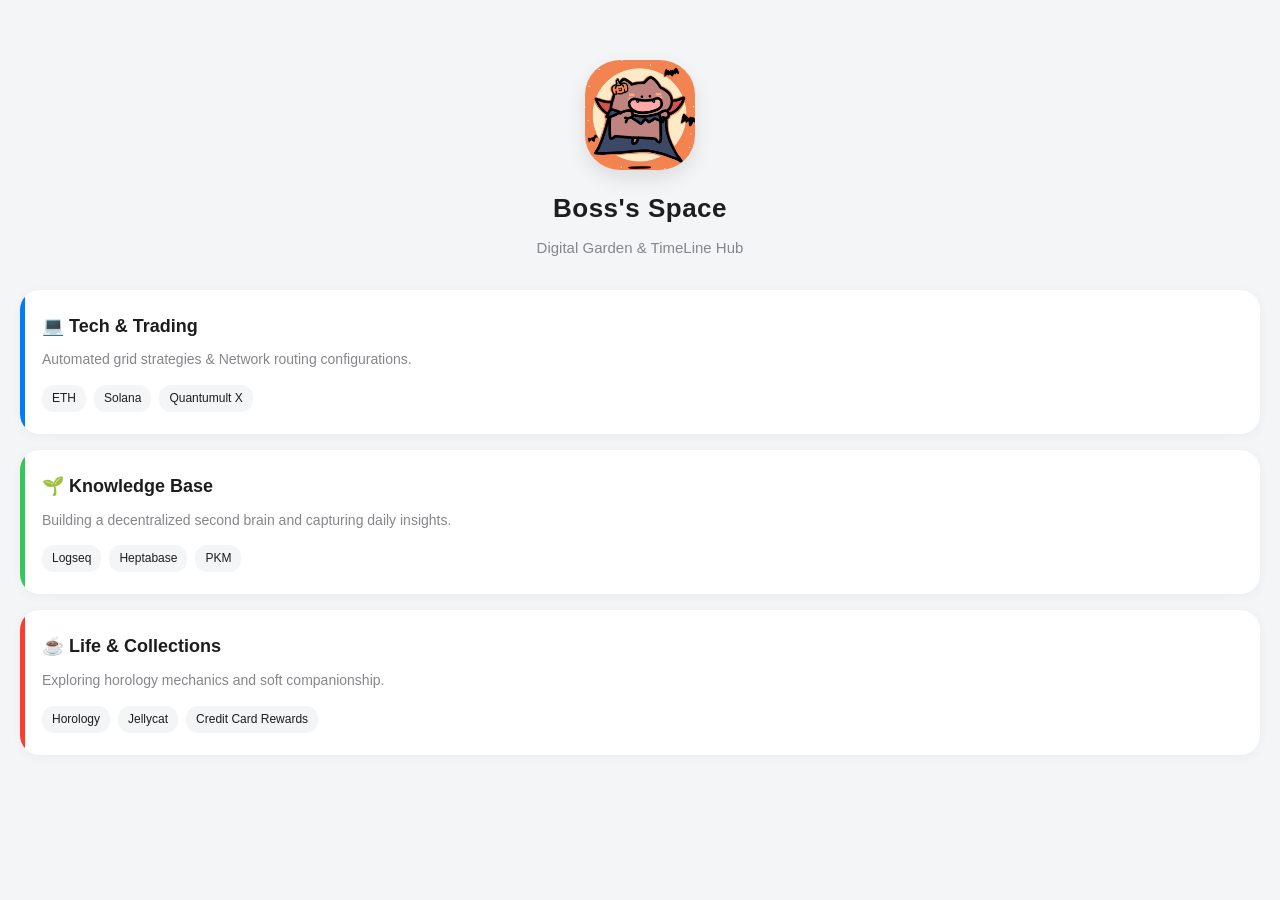
==== index.html @ e5c36f49 "Update index.html" ====
<!DOCTYPE html>
<html lang="zh-CN">
<head>
    <meta charset="UTF-8">
    <meta name="viewport" content="width=device-width, initial-scale=1.0, maximum-scale=1.0, user-scalable=no">
    <title>Boss's Space</title>
    <style>
        :root {
            --bg-color: #f4f5f7;
            --card-bg: #ffffff;
            --text-main: #1d1d1f;
            --text-sub: #86868b;
            --color-red: #ff3b30;
            --color-green: #34c759;
            --color-blue: #007aff;
        }

        * {
            box-sizing: border-box;
            -webkit-tap-highlight-color: transparent;
        }

        body {
            font-family: -apple-system, BlinkMacSystemFont, "Segoe UI", Roboto, Helvetica, Arial, sans-serif;
            background-color: var(--bg-color);
            color: var(--text-main);
            margin: 0;
            padding: 20px;
            line-height: 1.6;
        }

        /* 头部 Logo 与 个人简介 */
        .header {
            text-align: center;
            padding: 40px 0 30px 0;
        }

        .logo-container {
            width: 110px;
            height: 110px;
            margin: 0 auto;
            border-radius: 35px; /* 圆角矩形风格更现代 */
            overflow: hidden;
            box-shadow: 0 8px 20px rgba(0, 0, 0, 0.1);
        }

        .logo-container img {
            width: 100%;
            height: 100%;
            object-fit: cover;
            display: block;
        }

        .name {
            font-size: 26px;
            font-weight: 700;
            margin-top: 18px;
            letter-spacing: 0.5px;
        }

        .bio {
            font-size: 15px;
            color: var(--text-sub);
            margin-top: 6px;
            padding: 0 20px;
        }

        /* 模块卡片 */
        .card-container {
            display: flex;
            flex-direction: column;
            gap: 16px;
            padding-bottom: 40px;
        }

        .card {
            background-color: var(--card-bg);
            border-radius: 20px;
            padding: 22px;
            box-shadow: 0 2px 12px rgba(0, 0, 0, 0.04);
            transition: transform 0.2s ease, box-shadow 0.2s ease;
            position: relative;
            overflow: hidden;
        }

        .card:active {
            transform: scale(0.98);
        }

        /* 侧边颜色条 */
        .card::before {
            content: '';
            position: absolute;
            left: 0;
            top: 0;
            bottom: 0;
            width: 5px;
        }
        .card.blue::before { background-color: var(--color-blue); }
        .card.green::before { background-color: var(--color-green); }
        .card.red::before { background-color: var(--color-red); }

        .card-title {
            font-size: 18px;
            font-weight: 600;
            margin: 0 0 8px 0;
            display: flex;
            align-items: center;
            gap: 8px;
        }

        .card-desc {
            font-size: 14px;
            color: var(--text-sub);
            margin: 0 0 14px 0;
        }

        /* 标签系统 */
        .tags {
            display: flex;
            flex-wrap: wrap;
            gap: 8px;
        }

        .tag {
            font-size: 12px;
            font-weight: 500;
            padding: 4px 10px;
            background-color: var(--bg-color);
            border-radius: 12px;
            color: var(--text-main);
        }

    </style>
</head>
<body>

    <header class="header">
        <div class="logo-container">
            <img src="https://zhc0503.github.io/images/MeowLogo.jpg" alt="Meow Logo">
        </div>
        <div class="name">Boss's Space</div>
        <div class="bio">Digital Garden & TimeLine Hub</div>
    </header>

    <main class="card-container">
        
        <div class="card blue">
            <h2 class="card-title">💻 Tech & Trading</h2>
            <p class="card-desc">Automated grid strategies & Network routing configurations.</p>
            <div class="tags">
                <span class="tag">ETH</span>
                <span class="tag">Solana</span>
                <span class="tag">Quantumult X</span>
            </div>
        </div>

        <div class="card green">
            <h2 class="card-title">🌱 Knowledge Base</h2>
            <p class="card-desc">Building a decentralized second brain and capturing daily insights.</p>
            <div class="tags">
                <span class="tag">Logseq</span>
                <span class="tag">Heptabase</span>
                <span class="tag">PKM</span>
            </div>
        </div>

        <div class="card red">
            <h2 class="card-title">☕ Life & Collections</h2>
            <p class="card-desc">Exploring horology mechanics and soft companionship.</p>
            <div class="tags">
                <span class="tag">Horology</span>
                <span class="tag">Jellycat</span>
                <span class="tag">Credit Card Rewards</span>
            </div>
        </div>

    </main>

</body>
</html>
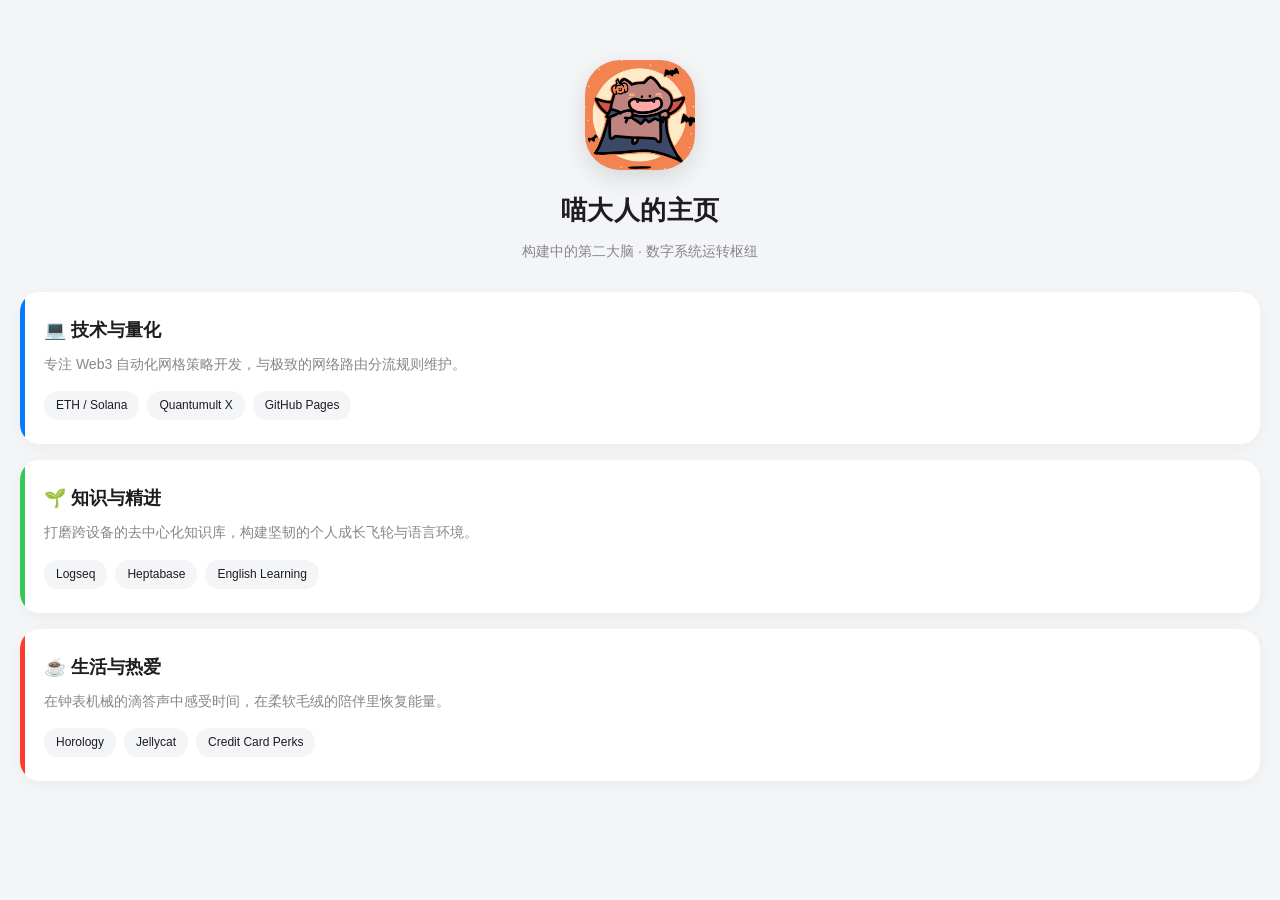
==== commit 4746fa3f: "Update index.html" ====
--- a/index.html
+++ b/index.html
@@ -3,16 +3,23 @@
 <head>
     <meta charset="UTF-8">
     <meta name="viewport" content="width=device-width, initial-scale=1.0, maximum-scale=1.0, user-scalable=no">
-    <title>Boss's Space</title>
+    <title>喵大人的主页</title>
+    
+    <link rel="icon" type="image/jpeg" href="https://zhc0503.github.io/images/MeowLogo.jpg">
+    <link rel="apple-touch-icon" href="https://zhc0503.github.io/images/MeowLogo.jpg">
+
     <style>
+        /* 优化3：统一定义全局变量，贯彻三色管理美学 */
         :root {
             --bg-color: #f4f5f7;
             --card-bg: #ffffff;
             --text-main: #1d1d1f;
             --text-sub: #86868b;
-            --color-red: #ff3b30;
-            --color-green: #34c759;
-            --color-blue: #007aff;
+            --color-blue: #007aff;  /* 事业/技术 */
+            --color-green: #34c759; /* 学习/成长 */
+            --color-red: #ff3b30;   /* 生活/休息 */
+            --shadow-light: 0 4px 16px rgba(0, 0, 0, 0.04);
+            --shadow-active: 0 2px 8px rgba(0, 0, 0, 0.08);
         }
 
         * {
@@ -21,52 +28,58 @@
         }
 
         body {
-            font-family: -apple-system, BlinkMacSystemFont, "Segoe UI", Roboto, Helvetica, Arial, sans-serif;
+            font-family: -apple-system, BlinkMacSystemFont, "PingFang SC", "Helvetica Neue", Arial, sans-serif;
             background-color: var(--bg-color);
             color: var(--text-main);
             margin: 0;
             padding: 20px;
             line-height: 1.6;
+            animation: fadeIn 0.6s ease-out; /* 增加全局渐现动画 */
         }
 
-        /* 头部 Logo 与 个人简介 */
-        .header {
+        @keyframes fadeIn {
+            from { opacity: 0; transform: translateY(10px); }
+            to { opacity: 1; transform: translateY(0); }
+        }
+
+        /* 头部区域优化 */
+        .profile-header {
             text-align: center;
             padding: 40px 0 30px 0;
         }
 
-        .logo-container {
+        .avatar-container {
             width: 110px;
             height: 110px;
             margin: 0 auto;
-            border-radius: 35px; /* 圆角矩形风格更现代 */
+            border-radius: 35px;
             overflow: hidden;
-            box-shadow: 0 8px 20px rgba(0, 0, 0, 0.1);
+            box-shadow: 0 8px 24px rgba(0, 0, 0, 0.12);
         }
 
-        .logo-container img {
+        .avatar-container img {
             width: 100%;
             height: 100%;
             object-fit: cover;
             display: block;
         }
 
-        .name {
+        .profile-name {
             font-size: 26px;
             font-weight: 700;
-            margin-top: 18px;
+            margin-top: 20px;
             letter-spacing: 0.5px;
         }
 
-        .bio {
-            font-size: 15px;
+        .profile-bio {
+            font-size: 14px;
             color: var(--text-sub);
-            margin-top: 6px;
+            margin-top: 8px;
             padding: 0 20px;
         }
 
-        /* 模块卡片 */
-        .card-container {
+        /* 核心卡片区域 */
+        .content-grid {
             display: flex;
             flex-direction: column;
             gap: 16px;
@@ -76,8 +89,8 @@
         .card {
             background-color: var(--card-bg);
             border-radius: 20px;
-            padding: 22px;
-            box-shadow: 0 2px 12px rgba(0, 0, 0, 0.04);
+            padding: 24px;
+            box-shadow: var(--shadow-light);
             transition: transform 0.2s ease, box-shadow 0.2s ease;
             position: relative;
             overflow: hidden;
@@ -85,9 +98,10 @@
 
         .card:active {
             transform: scale(0.98);
+            box-shadow: var(--shadow-active);
         }
 
-        /* 侧边颜色条 */
+        /* 纯粹的色彩隐喻 */
         .card::before {
             content: '';
             position: absolute;
@@ -96,11 +110,11 @@
             bottom: 0;
             width: 5px;
         }
-        .card.blue::before { background-color: var(--color-blue); }
-        .card.green::before { background-color: var(--color-green); }
-        .card.red::before { background-color: var(--color-red); }
+        .card.system-blue::before { background-color: var(--color-blue); }
+        .card.system-green::before { background-color: var(--color-green); }
+        .card.system-red::before { background-color: var(--color-red); }
 
-        .card-title {
+        .card-header {
             font-size: 18px;
             font-weight: 600;
             margin: 0 0 8px 0;
@@ -109,14 +123,14 @@
             gap: 8px;
         }
 
-        .card-desc {
+        .card-body {
             font-size: 14px;
             color: var(--text-sub);
-            margin: 0 0 14px 0;
+            margin: 0 0 16px 0;
         }
 
-        /* 标签系统 */
-        .tags {
+        /* 现代化标签系统 */
+        .tag-group {
             display: flex;
             flex-wrap: wrap;
             gap: 8px;
@@ -125,55 +139,54 @@
         .tag {
             font-size: 12px;
             font-weight: 500;
-            padding: 4px 10px;
+            padding: 5px 12px;
             background-color: var(--bg-color);
-            border-radius: 12px;
+            border-radius: 14px;
             color: var(--text-main);
         }
-
     </style>
 </head>
 <body>
 
-    <header class="header">
-        <div class="logo-container">
-            <img src="https://zhc0503.github.io/images/MeowLogo.jpg" alt="Meow Logo">
+    <header class="profile-header">
+        <div class="avatar-container">
+            <img src="https://zhc0503.github.io/images/MeowLogo.jpg" alt="喵大人的专属 Logo">
         </div>
-        <div class="name">Boss's Space</div>
-        <div class="bio">Digital Garden & TimeLine Hub</div>
+        <div class="profile-name">喵大人的主页</div>
+        <div class="profile-bio">构建中的第二大脑 · 数字系统运转枢纽</div>
     </header>
 
-    <main class="card-container">
+    <main class="content-grid">
         
-        <div class="card blue">
-            <h2 class="card-title">💻 Tech & Trading</h2>
-            <p class="card-desc">Automated grid strategies & Network routing configurations.</p>
-            <div class="tags">
-                <span class="tag">ETH</span>
-                <span class="tag">Solana</span>
+        <section class="card system-blue">
+            <h2 class="card-header">💻 技术与量化</h2>
+            <p class="card-body">专注 Web3 自动化网格策略开发，与极致的网络路由分流规则维护。</p>
+            <div class="tag-group">
+                <span class="tag">ETH / Solana</span>
                 <span class="tag">Quantumult X</span>
+                <span class="tag">GitHub Pages</span>
             </div>
-        </div>
+        </section>
 
-        <div class="card green">
-            <h2 class="card-title">🌱 Knowledge Base</h2>
-            <p class="card-desc">Building a decentralized second brain and capturing daily insights.</p>
-            <div class="tags">
+        <section class="card system-green">
+            <h2 class="card-header">🌱 知识与精进</h2>
+            <p class="card-body">打磨跨设备的去中心化知识库，构建坚韧的个人成长飞轮与语言环境。</p>
+            <div class="tag-group">
                 <span class="tag">Logseq</span>
                 <span class="tag">Heptabase</span>
-                <span class="tag">PKM</span>
+                <span class="tag">English Learning</span>
             </div>
-        </div>
+        </section>
 
-        <div class="card red">
-            <h2 class="card-title">☕ Life & Collections</h2>
-            <p class="card-desc">Exploring horology mechanics and soft companionship.</p>
-            <div class="tags">
+        <section class="card system-red">
+            <h2 class="card-header">☕ 生活与热爱</h2>
+            <p class="card-body">在钟表机械的滴答声中感受时间，在柔软毛绒的陪伴里恢复能量。</p>
+            <div class="tag-group">
                 <span class="tag">Horology</span>
                 <span class="tag">Jellycat</span>
-                <span class="tag">Credit Card Rewards</span>
+                <span class="tag">Credit Card Perks</span>
             </div>
-        </div>
+        </section>
 
     </main>
 
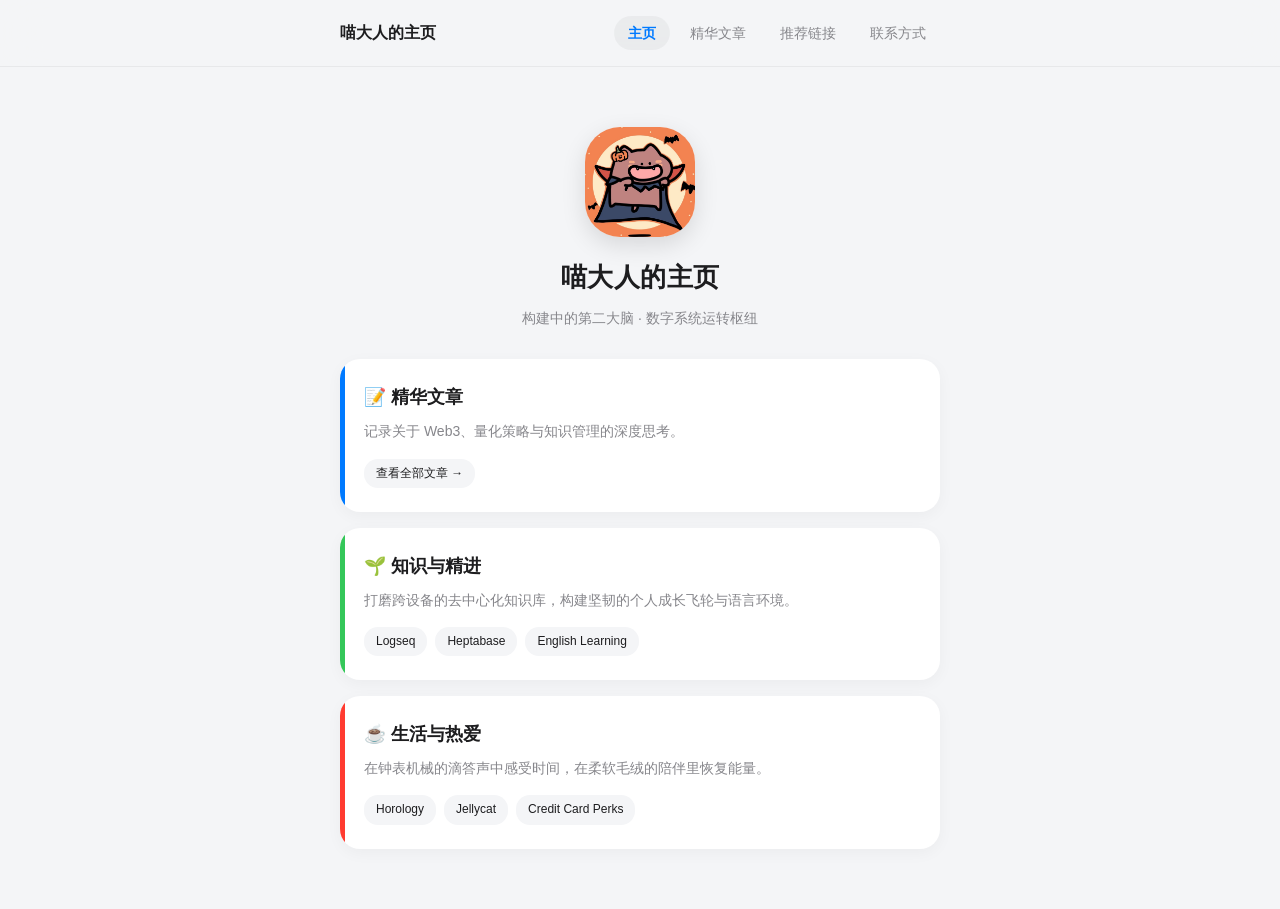
==== commit 58f873a9: "Refactor index.html structure and styles" ====
--- a/index.html
+++ b/index.html
@@ -4,153 +4,27 @@
     <meta charset="UTF-8">
     <meta name="viewport" content="width=device-width, initial-scale=1.0, maximum-scale=1.0, user-scalable=no">
     <title>喵大人的主页</title>
-    
-    <link rel="icon" type="image/jpeg" href="https://zhc0503.github.io/images/MeowLogo.jpg">
-    <link rel="apple-touch-icon" href="https://zhc0503.github.io/images/MeowLogo.jpg">
-
-    <style>
-        /* 优化3：统一定义全局变量，贯彻三色管理美学 */
-        :root {
-            --bg-color: #f4f5f7;
-            --card-bg: #ffffff;
-            --text-main: #1d1d1f;
-            --text-sub: #86868b;
-            --color-blue: #007aff;  /* 事业/技术 */
-            --color-green: #34c759; /* 学习/成长 */
-            --color-red: #ff3b30;   /* 生活/休息 */
-            --shadow-light: 0 4px 16px rgba(0, 0, 0, 0.04);
-            --shadow-active: 0 2px 8px rgba(0, 0, 0, 0.08);
-        }
-
-        * {
-            box-sizing: border-box;
-            -webkit-tap-highlight-color: transparent;
-        }
-
-        body {
-            font-family: -apple-system, BlinkMacSystemFont, "PingFang SC", "Helvetica Neue", Arial, sans-serif;
-            background-color: var(--bg-color);
-            color: var(--text-main);
-            margin: 0;
-            padding: 20px;
-            line-height: 1.6;
-            animation: fadeIn 0.6s ease-out; /* 增加全局渐现动画 */
-        }
-
-        @keyframes fadeIn {
-            from { opacity: 0; transform: translateY(10px); }
-            to { opacity: 1; transform: translateY(0); }
-        }
-
-        /* 头部区域优化 */
-        .profile-header {
-            text-align: center;
-            padding: 40px 0 30px 0;
-        }
-
-        .avatar-container {
-            width: 110px;
-            height: 110px;
-            margin: 0 auto;
-            border-radius: 35px;
-            overflow: hidden;
-            box-shadow: 0 8px 24px rgba(0, 0, 0, 0.12);
-        }
-
-        .avatar-container img {
-            width: 100%;
-            height: 100%;
-            object-fit: cover;
-            display: block;
-        }
-
-        .profile-name {
-            font-size: 26px;
-            font-weight: 700;
-            margin-top: 20px;
-            letter-spacing: 0.5px;
-        }
-
-        .profile-bio {
-            font-size: 14px;
-            color: var(--text-sub);
-            margin-top: 8px;
-            padding: 0 20px;
-        }
-
-        /* 核心卡片区域 */
-        .content-grid {
-            display: flex;
-            flex-direction: column;
-            gap: 16px;
-            padding-bottom: 40px;
-        }
-
-        .card {
-            background-color: var(--card-bg);
-            border-radius: 20px;
-            padding: 24px;
-            box-shadow: var(--shadow-light);
-            transition: transform 0.2s ease, box-shadow 0.2s ease;
-            position: relative;
-            overflow: hidden;
-        }
-
-        .card:active {
-            transform: scale(0.98);
-            box-shadow: var(--shadow-active);
-        }
-
-        /* 纯粹的色彩隐喻 */
-        .card::before {
-            content: '';
-            position: absolute;
-            left: 0;
-            top: 0;
-            bottom: 0;
-            width: 5px;
-        }
-        .card.system-blue::before { background-color: var(--color-blue); }
-        .card.system-green::before { background-color: var(--color-green); }
-        .card.system-red::before { background-color: var(--color-red); }
-
-        .card-header {
-            font-size: 18px;
-            font-weight: 600;
-            margin: 0 0 8px 0;
-            display: flex;
-            align-items: center;
-            gap: 8px;
-        }
-
-        .card-body {
-            font-size: 14px;
-            color: var(--text-sub);
-            margin: 0 0 16px 0;
-        }
-
-        /* 现代化标签系统 */
-        .tag-group {
-            display: flex;
-            flex-wrap: wrap;
-            gap: 8px;
-        }
-
-        .tag {
-            font-size: 12px;
-            font-weight: 500;
-            padding: 5px 12px;
-            background-color: var(--bg-color);
-            border-radius: 14px;
-            color: var(--text-main);
-        }
-    </style>
+    <link rel="icon" type="image/jpeg" href="images/MeowLogo.jpg">
+    <link rel="stylesheet" href="css/style.css">
 </head>
 <body>
 
+    <!-- 顶部导航栏 -->
+    <nav class="top-nav">
+        <div class="nav-container">
+            <a href="index.html" class="nav-logo">喵大人的主页</a>
+            <div class="nav-links">
+                <a href="index.html" class="active">主页</a>
+                <a href="pages/articles.html">精华文章</a>
+                <a href="pages/links.html">推荐链接</a>
+                <a href="pages/contact.html">联系方式</a>
+            </div>
+        </div>
+    </nav>
+
     <header class="profile-header">
         <div class="avatar-container">
-            <img src="https://zhc0503.github.io/images/MeowLogo.jpg" alt="喵大人的专属 Logo">
+            <img src="images/MeowLogo.jpg" alt="喵大人的专属 Logo">
         </div>
         <div class="profile-name">喵大人的主页</div>
         <div class="profile-bio">构建中的第二大脑 · 数字系统运转枢纽</div>
@@ -158,15 +32,13 @@
 
     <main class="content-grid">
         
-        <section class="card system-blue">
-            <h2 class="card-header">💻 技术与量化</h2>
-            <p class="card-body">专注 Web3 自动化网格策略开发，与极致的网络路由分流规则维护。</p>
+        <a href="pages/articles.html" class="card system-blue">
+            <h2 class="card-header">📝 精华文章</h2>
+            <p class="card-body">记录关于 Web3、量化策略与知识管理的深度思考。</p>
             <div class="tag-group">
-                <span class="tag">ETH / Solana</span>
-                <span class="tag">Quantumult X</span>
-                <span class="tag">GitHub Pages</span>
+                <span class="tag">查看全部文章 →</span>
             </div>
-        </section>
+        </a>
 
         <section class="card system-green">
             <h2 class="card-header">🌱 知识与精进</h2>
@@ -187,7 +59,6 @@
                 <span class="tag">Credit Card Perks</span>
             </div>
         </section>
-
     </main>
 
 </body>
--- a/css/style.css
+++ b/css/style.css
@@ -0,0 +1,130 @@
+:root {
+    --bg-color: #f4f5f7;
+    --card-bg: #ffffff;
+    --text-main: #1d1d1f;
+    --text-sub: #86868b;
+    --color-blue: #007aff;  /* 事业/技术 */
+    --color-green: #34c759; /* 学习/成长 */
+    --color-red: #ff3b30;   /* 生活/休息 */
+    --shadow-light: 0 4px 16px rgba(0, 0, 0, 0.04);
+    --shadow-active: 0 2px 8px rgba(0, 0, 0, 0.08);
+}
+
+* { box-sizing: border-box; -webkit-tap-highlight-color: transparent; }
+
+body {
+    font-family: -apple-system, BlinkMacSystemFont, "PingFang SC", "Helvetica Neue", Arial, sans-serif;
+    background-color: var(--bg-color);
+    color: var(--text-main);
+    margin: 0;
+    padding: 20px;
+    line-height: 1.6;
+    animation: fadeIn 0.6s ease-out;
+}
+
+@keyframes fadeIn {
+    from { opacity: 0; transform: translateY(10px); }
+    to { opacity: 1; transform: translateY(0); }
+}
+
+/* ====== 顶部跳转横幅 ====== */
+.top-nav {
+    position: sticky;
+    top: 0;
+    z-index: 1000;
+    background: rgba(244, 245, 247, 0.8);
+    backdrop-filter: blur(20px);
+    -webkit-backdrop-filter: blur(20px);
+    border-bottom: 1px solid rgba(0, 0, 0, 0.05);
+    margin: -20px -20px 20px -20px;
+    padding: 16px 20px;
+}
+
+.nav-container {
+    max-width: 600px;
+    margin: 0 auto;
+    display: flex;
+    justify-content: space-between;
+    align-items: center;
+    overflow-x: auto;
+    white-space: nowrap;
+    scrollbar-width: none;
+}
+.nav-container::-webkit-scrollbar { display: none; }
+
+.nav-logo {
+    font-weight: 700;
+    font-size: 16px;
+    color: var(--text-main);
+    text-decoration: none;
+    flex-shrink: 0;
+}
+
+.nav-links { display: flex; gap: 6px; }
+
+.nav-links a {
+    text-decoration: none;
+    color: var(--text-sub);
+    font-size: 14px;
+    font-weight: 500;
+    padding: 6px 14px;
+    border-radius: 20px;
+    transition: all 0.2s ease;
+    flex-shrink: 0;
+}
+
+.nav-links a:hover, .nav-links a.active {
+    background: rgba(0, 0, 0, 0.04);
+    color: var(--text-main);
+}
+.nav-links a.active { color: var(--color-blue); font-weight: 600; }
+
+/* ====== 头部 ====== */
+.profile-header { text-align: center; padding: 40px 0 30px 0; }
+.avatar-container {
+    width: 110px; height: 110px; margin: 0 auto;
+    border-radius: 35px; overflow: hidden;
+    box-shadow: 0 8px 24px rgba(0, 0, 0, 0.12);
+}
+.avatar-container img { width: 100%; height: 100%; object-fit: cover; display: block; }
+.profile-name { font-size: 26px; font-weight: 700; margin-top: 20px; letter-spacing: 0.5px; }
+.profile-bio { font-size: 14px; color: var(--text-sub); margin-top: 8px; padding: 0 20px; }
+
+/* ====== 卡片 ====== */
+.content-grid { display: flex; flex-direction: column; gap: 16px; padding-bottom: 40px; max-width: 600px; margin: 0 auto; }
+
+.card {
+    background-color: var(--card-bg);
+    border-radius: 20px;
+    padding: 24px;
+    box-shadow: var(--shadow-light);
+    transition: transform 0.2s ease, box-shadow 0.2s ease;
+    position: relative;
+    overflow: hidden;
+    text-decoration: none;
+    color: inherit;
+    display: block;
+}
+.card:active { transform: scale(0.98); box-shadow: var(--shadow-active); }
+
+.card::before {
+    content: ''; position: absolute; left: 0; top: 0; bottom: 0; width: 5px;
+}
+.card.system-blue::before { background-color: var(--color-blue); }
+.card.system-green::before { background-color: var(--color-green); }
+.card.system-red::before { background-color: var(--color-red); }
+.card.system-gray::before { background-color: var(--text-sub); }
+
+.card-header {
+    font-size: 18px; font-weight: 600; margin: 0 0 8px 0;
+    display: flex; align-items: center; gap: 8px;
+}
+.card-body { font-size: 14px; color: var(--text-sub); margin: 0 0 16px 0; }
+
+.tag-group { display: flex; flex-wrap: wrap; gap: 8px; }
+.tag {
+    font-size: 12px; font-weight: 500; padding: 5px 12px;
+    background-color: var(--bg-color); border-radius: 14px; color: var(--text-main);
+}
+
+.page-title { font-size: 24px; font-weight: 700; text-align: center; margin-bottom: 30px; color: var(--text-main); }
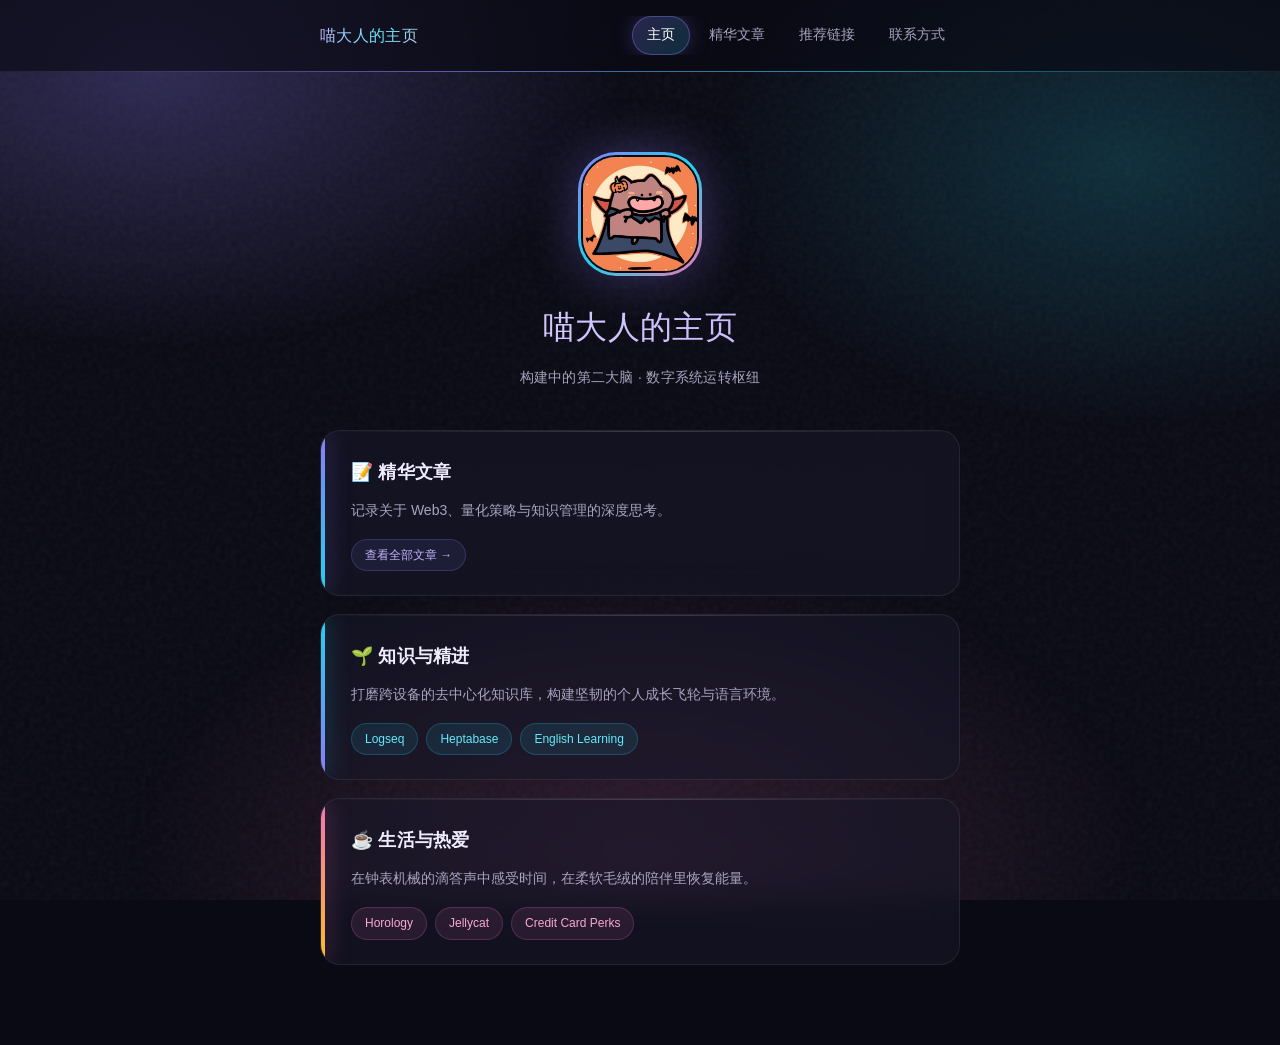
==== commit 3641293d: "Modify viewport settings and format index.html Updated viewport meta tag to remove maximum scale and" ====
--- a/index.html
+++ b/index.html
@@ -2,14 +2,13 @@
 <html lang="zh-CN">
 <head>
     <meta charset="UTF-8">
-    <meta name="viewport" content="width=device-width, initial-scale=1.0, maximum-scale=1.0, user-scalable=no">
+    <meta name="viewport" content="width=device-width, initial-scale=1.0">
     <title>喵大人的主页</title>
     <link rel="icon" type="image/jpeg" href="images/MeowLogo.jpg">
     <link rel="stylesheet" href="css/style.css">
 </head>
 <body>
 
-    <!-- 顶部导航栏 -->
     <nav class="top-nav">
         <div class="nav-container">
             <a href="index.html" class="nav-logo">喵大人的主页</a>
@@ -31,7 +30,7 @@
     </header>
 
     <main class="content-grid">
-        
+
         <a href="pages/articles.html" class="card system-blue">
             <h2 class="card-header">📝 精华文章</h2>
             <p class="card-body">记录关于 Web3、量化策略与知识管理的深度思考。</p>
@@ -59,6 +58,7 @@
                 <span class="tag">Credit Card Perks</span>
             </div>
         </section>
+
     </main>
 
 </body>
--- a/css/style.css
+++ b/css/style.css
@@ -1,47 +1,118 @@
+/* ============================================================
+   华丽风格 · 全局变量
+   ============================================================ */
 :root {
-    --bg-color: #f4f5f7;
-    --card-bg: #ffffff;
-    --text-main: #1d1d1f;
-    --text-sub: #86868b;
-    --color-blue: #007aff;  /* 事业/技术 */
-    --color-green: #34c759; /* 学习/成长 */
-    --color-red: #ff3b30;   /* 生活/休息 */
-    --shadow-light: 0 4px 16px rgba(0, 0, 0, 0.04);
-    --shadow-active: 0 2px 8px rgba(0, 0, 0, 0.08);
-}
-
-* { box-sizing: border-box; -webkit-tap-highlight-color: transparent; }
-
+    --bg-deep: #0a0a14;
+    --bg-card: rgba(24, 24, 42, 0.55);
+    --ink-1: #f0ecff;
+    --ink-2: #a8a4c0;
+    --ink-3: #6b6785;
+    --purple: #8b7cf6;
+    --cyan: #22d3ee;
+    --rose: #f472b6;
+    --amber: #fbbf24;
+    --grad-main: linear-gradient(135deg, #8b7cf6, #22d3ee);
+    --grad-warm: linear-gradient(135deg, #f472b6, #fbbf24);
+    --grad-cool: linear-gradient(135deg, #22d3ee, #8b7cf6);
+    --glass-border: rgba(255, 255, 255, 0.08);
+    --shadow-card: 0 18px 50px rgba(0, 0, 0, 0.45);
+    --shadow-glow: 0 0 40px rgba(139, 124, 246, 0.18);
+    --font-serif: 'Georgia', 'Songti SC', 'Noto Serif SC', serif;
+    --font-sans: -apple-system, BlinkMacSystemFont, 'Inter', 'PingFang SC', 'Microsoft YaHei', sans-serif;
+}
+
+* {
+    box-sizing: border-box;
+    -webkit-tap-highlight-color: transparent;
+}
+
+/* ============================================================
+   背景艺术层：深色底 + 三色光晕 + 噪点
+   ============================================================ */
 body {
-    font-family: -apple-system, BlinkMacSystemFont, "PingFang SC", "Helvetica Neue", Arial, sans-serif;
-    background-color: var(--bg-color);
-    color: var(--text-main);
+    font-family: var(--font-sans);
+    color: var(--ink-1);
+    background: var(--bg-deep);
     margin: 0;
     padding: 20px;
-    line-height: 1.6;
-    animation: fadeIn 0.6s ease-out;
-}
-
-@keyframes fadeIn {
-    from { opacity: 0; transform: translateY(10px); }
+    line-height: 1.7;
+    overflow-x: hidden;
+    min-height: 100vh;
+    animation: pageFade 0.8s ease-out;
+}
+
+body::before {
+    content: '';
+    position: fixed;
+    inset: 0;
+    z-index: -2;
+    pointer-events: none;
+    background:
+        radial-gradient(ellipse 60% 50% at 12% 8%, rgba(139, 124, 246, 0.28), transparent 62%),
+        radial-gradient(ellipse 55% 50% at 88% 18%, rgba(34, 211, 238, 0.18), transparent 60%),
+        radial-gradient(ellipse 65% 55% at 50% 95%, rgba(244, 114, 182, 0.16), transparent 62%);
+}
+
+body::after {
+    content: '';
+    position: fixed;
+    inset: 0;
+    z-index: -1;
+    pointer-events: none;
+    opacity: 0.05;
+    background-image: url("data:image/svg+xml,%3Csvg viewBox='0 0 200 200' xmlns='http://www.w3.org/2000/svg'%3E%3Cfilter id='n'%3E%3CfeTurbulence type='fractalNoise' baseFrequency='0.85' numOctaves='4'/%3E%3C/filter%3E%3Crect width='100%25' height='100%25' filter='url(%23n)'/%3E%3C/svg%3E");
+}
+
+@keyframes pageFade {
+    from { opacity: 0; }
+    to { opacity: 1; }
+}
+
+@keyframes fadeUp {
+    from { opacity: 0; transform: translateY(30px); }
     to { opacity: 1; transform: translateY(0); }
 }
 
-/* ====== 顶部跳转横幅 ====== */
+@keyframes floatGlow {
+    0%, 100% { transform: translateY(0) scale(1); }
+    50% { transform: translateY(-12px) scale(1.03); }
+}
+
+@keyframes shimmer {
+    0% { background-position: 0% center; }
+    100% { background-position: 200% center; }
+}
+
+@keyframes pulseRing {
+    0%, 100% { box-shadow: 0 0 0 0 rgba(139, 124, 246, 0.35), 0 0 40px rgba(139, 124, 246, 0.3); }
+    50% { box-shadow: 0 0 0 14px rgba(139, 124, 246, 0), 0 0 60px rgba(139, 124, 246, 0.5); }
+}
+
+/* ============================================================
+   顶部导航：毛玻璃 + 渐变光条
+   ============================================================ */
 .top-nav {
     position: sticky;
     top: 0;
     z-index: 1000;
-    background: rgba(244, 245, 247, 0.8);
+    margin: -20px -20px 30px -20px;
+    padding: 16px 20px;
+    background: rgba(10, 10, 20, 0.65);
     backdrop-filter: blur(20px);
     -webkit-backdrop-filter: blur(20px);
-    border-bottom: 1px solid rgba(0, 0, 0, 0.05);
-    margin: -20px -20px 20px -20px;
-    padding: 16px 20px;
+    border-bottom: 1px solid rgba(255, 255, 255, 0.06);
+}
+
+.top-nav::after {
+    content: '';
+    position: absolute;
+    left: 0; right: 0; bottom: -1px;
+    height: 1px;
+    background: linear-gradient(90deg, transparent, rgba(139, 124, 246, 0.6), rgba(34, 211, 238, 0.6), transparent);
 }
 
 .nav-container {
-    max-width: 600px;
+    max-width: 640px;
     margin: 0 auto;
     display: flex;
     justify-content: space-between;
@@ -53,78 +124,285 @@
 .nav-container::-webkit-scrollbar { display: none; }
 
 .nav-logo {
-    font-weight: 700;
+    font-family: var(--font-serif);
     font-size: 16px;
-    color: var(--text-main);
+    font-weight: 400;
+    letter-spacing: 0.02em;
+    color: var(--ink-1);
     text-decoration: none;
     flex-shrink: 0;
-}
-
-.nav-links { display: flex; gap: 6px; }
+    background: linear-gradient(120deg, #c4b5fd, #67e8f9, #f9a8d4, #c4b5fd);
+    background-size: 200% auto;
+    -webkit-background-clip: text;
+    background-clip: text;
+    -webkit-text-fill-color: transparent;
+    animation: shimmer 6s linear infinite;
+}
+
+.nav-links {
+    display: flex;
+    gap: 4px;
+}
 
 .nav-links a {
     text-decoration: none;
-    color: var(--text-sub);
+    color: var(--ink-2);
+    font-size: 13.5px;
+    font-weight: 500;
+    padding: 7px 14px;
+    border-radius: 100px;
+    transition: all 0.3s ease;
+    flex-shrink: 0;
+    border: 1px solid transparent;
+}
+
+.nav-links a:hover {
+    color: var(--ink-1);
+    background: rgba(139, 124, 246, 0.1);
+    border-color: rgba(139, 124, 246, 0.2);
+}
+
+.nav-links a.active {
+    color: #fff;
+    background: linear-gradient(135deg, rgba(139, 124, 246, 0.25), rgba(34, 211, 238, 0.18));
+    border-color: rgba(139, 124, 246, 0.4);
+    box-shadow: 0 0 20px rgba(139, 124, 246, 0.25);
+}
+
+/* ============================================================
+   个人头部
+   ============================================================ */
+.profile-header {
+    text-align: center;
+    padding: 50px 0 40px;
+    animation: fadeUp 0.9s cubic-bezier(.16, 1, .3, 1) both;
+}
+
+.avatar-container {
+    width: 124px;
+    height: 124px;
+    margin: 0 auto;
+    border-radius: 38px;
+    padding: 3px;
+    background: linear-gradient(135deg, #8b7cf6, #22d3ee, #f472b6);
+    box-shadow: 0 0 50px rgba(139, 124, 246, 0.35);
+    animation: floatGlow 6s ease-in-out infinite;
+}
+
+.avatar-container img {
+    width: 100%;
+    height: 100%;
+    object-fit: cover;
+    display: block;
+    border-radius: 35px;
+    border: 2px solid var(--bg-deep);
+}
+
+.profile-name {
+    font-family: var(--font-serif);
+    font-size: 32px;
+    font-weight: 400;
+    letter-spacing: 0.01em;
+    margin-top: 24px;
+    background: linear-gradient(120deg, #f0ecff, #c4b5fd, #67e8f9, #f0ecff);
+    background-size: 200% auto;
+    -webkit-background-clip: text;
+    background-clip: text;
+    -webkit-text-fill-color: transparent;
+    animation: shimmer 8s linear infinite;
+}
+
+.profile-bio {
     font-size: 14px;
-    font-weight: 500;
-    padding: 6px 14px;
+    color: var(--ink-2);
+    margin-top: 12px;
+    padding: 0 20px;
+    letter-spacing: 0.02em;
+}
+
+/* ============================================================
+   内容网格 & 卡片
+   ============================================================ */
+.content-grid {
+    display: flex;
+    flex-direction: column;
+    gap: 18px;
+    max-width: 640px;
+    margin: 0 auto;
+    padding-bottom: 60px;
+}
+
+.content-grid > * {
+    animation: fadeUp 0.8s cubic-bezier(.16, 1, .3, 1) both;
+}
+.content-grid > *:nth-child(1) { animation-delay: 0.05s; }
+.content-grid > *:nth-child(2) { animation-delay: 0.15s; }
+.content-grid > *:nth-child(3) { animation-delay: 0.25s; }
+.content-grid > *:nth-child(4) { animation-delay: 0.35s; }
+.content-grid > *:nth-child(5) { animation-delay: 0.45s; }
+.content-grid > *:nth-child(6) { animation-delay: 0.55s; }
+
+.card {
+    position: relative;
+    display: block;
+    background: var(--bg-card);
+    backdrop-filter: blur(18px);
+    -webkit-backdrop-filter: blur(18px);
+    border: 1px solid var(--glass-border);
     border-radius: 20px;
-    transition: all 0.2s ease;
-    flex-shrink: 0;
-}
-
-.nav-links a:hover, .nav-links a.active {
-    background: rgba(0, 0, 0, 0.04);
-    color: var(--text-main);
-}
-.nav-links a.active { color: var(--color-blue); font-weight: 600; }
-
-/* ====== 头部 ====== */
-.profile-header { text-align: center; padding: 40px 0 30px 0; }
-.avatar-container {
-    width: 110px; height: 110px; margin: 0 auto;
-    border-radius: 35px; overflow: hidden;
-    box-shadow: 0 8px 24px rgba(0, 0, 0, 0.12);
-}
-.avatar-container img { width: 100%; height: 100%; object-fit: cover; display: block; }
-.profile-name { font-size: 26px; font-weight: 700; margin-top: 20px; letter-spacing: 0.5px; }
-.profile-bio { font-size: 14px; color: var(--text-sub); margin-top: 8px; padding: 0 20px; }
-
-/* ====== 卡片 ====== */
-.content-grid { display: flex; flex-direction: column; gap: 16px; padding-bottom: 40px; max-width: 600px; margin: 0 auto; }
-
-.card {
-    background-color: var(--card-bg);
-    border-radius: 20px;
-    padding: 24px;
-    box-shadow: var(--shadow-light);
-    transition: transform 0.2s ease, box-shadow 0.2s ease;
-    position: relative;
+    padding: 26px 26px 24px 30px;
     overflow: hidden;
     text-decoration: none;
     color: inherit;
-    display: block;
-}
-.card:active { transform: scale(0.98); box-shadow: var(--shadow-active); }
-
+    transition: transform 0.4s cubic-bezier(.16, 1, .3, 1),
+                border-color 0.4s ease,
+                box-shadow 0.4s ease;
+}
+
+/* 卡片顶部高光 */
+.card::after {
+    content: '';
+    position: absolute;
+    top: 0; left: 0; right: 0;
+    height: 1px;
+    background: linear-gradient(90deg, transparent, rgba(255, 255, 255, 0.16), transparent);
+    pointer-events: none;
+}
+
+/* 左侧渐变发光条 */
 .card::before {
-    content: ''; position: absolute; left: 0; top: 0; bottom: 0; width: 5px;
-}
-.card.system-blue::before { background-color: var(--color-blue); }
-.card.system-green::before { background-color: var(--color-green); }
-.card.system-red::before { background-color: var(--color-red); }
-.card.system-gray::before { background-color: var(--text-sub); }
+    content: '';
+    position: absolute;
+    left: 0; top: 0; bottom: 0;
+    width: 4px;
+    border-radius: 0 4px 4px 0;
+    transition: width 0.3s ease;
+}
+
+.card.system-blue::before {
+    background: var(--grad-main);
+    box-shadow: 0 0 22px rgba(139, 124, 246, 0.6);
+}
+.card.system-green::before {
+    background: var(--grad-cool);
+    box-shadow: 0 0 22px rgba(34, 211, 238, 0.6);
+}
+.card.system-red::before {
+    background: var(--grad-warm);
+    box-shadow: 0 0 22px rgba(244, 114, 182, 0.6);
+}
+.card.system-gray::before {
+    background: linear-gradient(135deg, #6b6785, #a8a4c0);
+    box-shadow: 0 0 22px rgba(168, 164, 192, 0.4);
+}
+
+.card:hover {
+    transform: translateY(-5px);
+    border-color: rgba(139, 124, 246, 0.35);
+    box-shadow: var(--shadow-card), var(--shadow-glow);
+}
+.card:hover::before { width: 5px; }
+
+.card:active {
+    transform: translateY(-2px) scale(0.99);
+}
 
 .card-header {
-    font-size: 18px; font-weight: 600; margin: 0 0 8px 0;
-    display: flex; align-items: center; gap: 8px;
-}
-.card-body { font-size: 14px; color: var(--text-sub); margin: 0 0 16px 0; }
-
-.tag-group { display: flex; flex-wrap: wrap; gap: 8px; }
+    font-size: 18px;
+    font-weight: 600;
+    letter-spacing: 0.01em;
+    margin: 0 0 10px;
+    display: flex;
+    align-items: center;
+    gap: 8px;
+    color: var(--ink-1);
+}
+
+.card-body {
+    font-size: 14px;
+    color: var(--ink-2);
+    margin: 0 0 16px;
+    line-height: 1.8;
+}
+
+/* ============================================================
+   标签系统：随卡片颜色变化
+   ============================================================ */
+.tag-group {
+    display: flex;
+    flex-wrap: wrap;
+    gap: 8px;
+}
+
 .tag {
-    font-size: 12px; font-weight: 500; padding: 5px 12px;
-    background-color: var(--bg-color); border-radius: 14px; color: var(--text-main);
-}
-
-.page-title { font-size: 24px; font-weight: 700; text-align: center; margin-bottom: 30px; color: var(--text-main); }
+    font-size: 12px;
+    font-weight: 500;
+    padding: 5px 13px;
+    border-radius: 100px;
+    background: rgba(139, 124, 246, 0.1);
+    border: 1px solid rgba(139, 124, 246, 0.22);
+    color: #c4b5fd;
+    transition: all 0.3s ease;
+}
+
+.system-green .tag {
+    background: rgba(34, 211, 238, 0.1);
+    border-color: rgba(34, 211, 238, 0.22);
+    color: #67e8f9;
+}
+.system-red .tag {
+    background: rgba(244, 114, 182, 0.1);
+    border-color: rgba(244, 114, 182, 0.22);
+    color: #f9a8d4;
+}
+.system-gray .tag {
+    background: rgba(168, 164, 192, 0.1);
+    border-color: rgba(168, 164, 192, 0.22);
+    color: #cfcbe0;
+}
+
+/* ============================================================
+   页面标题
+   ============================================================ */
+.page-title {
+    font-family: var(--font-serif);
+    font-size: 28px;
+    font-weight: 400;
+    letter-spacing: 0.01em;
+    text-align: center;
+    margin: 10px 0 30px;
+    color: var(--ink-1);
+    position: relative;
+    padding-bottom: 18px;
+}
+
+.page-title::after {
+    content: '';
+    position: absolute;
+    left: 50%;
+    bottom: 0;
+    transform: translateX(-50%);
+    width: 60px;
+    height: 2px;
+    border-radius: 2px;
+    background: var(--grad-main);
+    box-shadow: 0 0 18px rgba(139, 124, 246, 0.7);
+}
+
+/* ============================================================
+   响应式
+   ============================================================ */
+@media (max-width: 640px) {
+    body { padding: 16px; }
+    .top-nav { margin: -16px -16px 24px -16px; padding: 14px 16px; }
+    .nav-links a { padding: 6px 11px; font-size: 13px; }
+    .profile-name { font-size: 26px; }
+    .avatar-container { width: 108px; height: 108px; border-radius: 32px; }
+    .avatar-container img { border-radius: 29px; }
+    .card { padding: 22px 20px 20px 24px; }
+    .page-title { font-size: 24px; }
+}
+
+@media (prefers-reduced-motion: reduce) {
+    * { animation: none !important; transition-duration: 0.01ms !important; }
+}
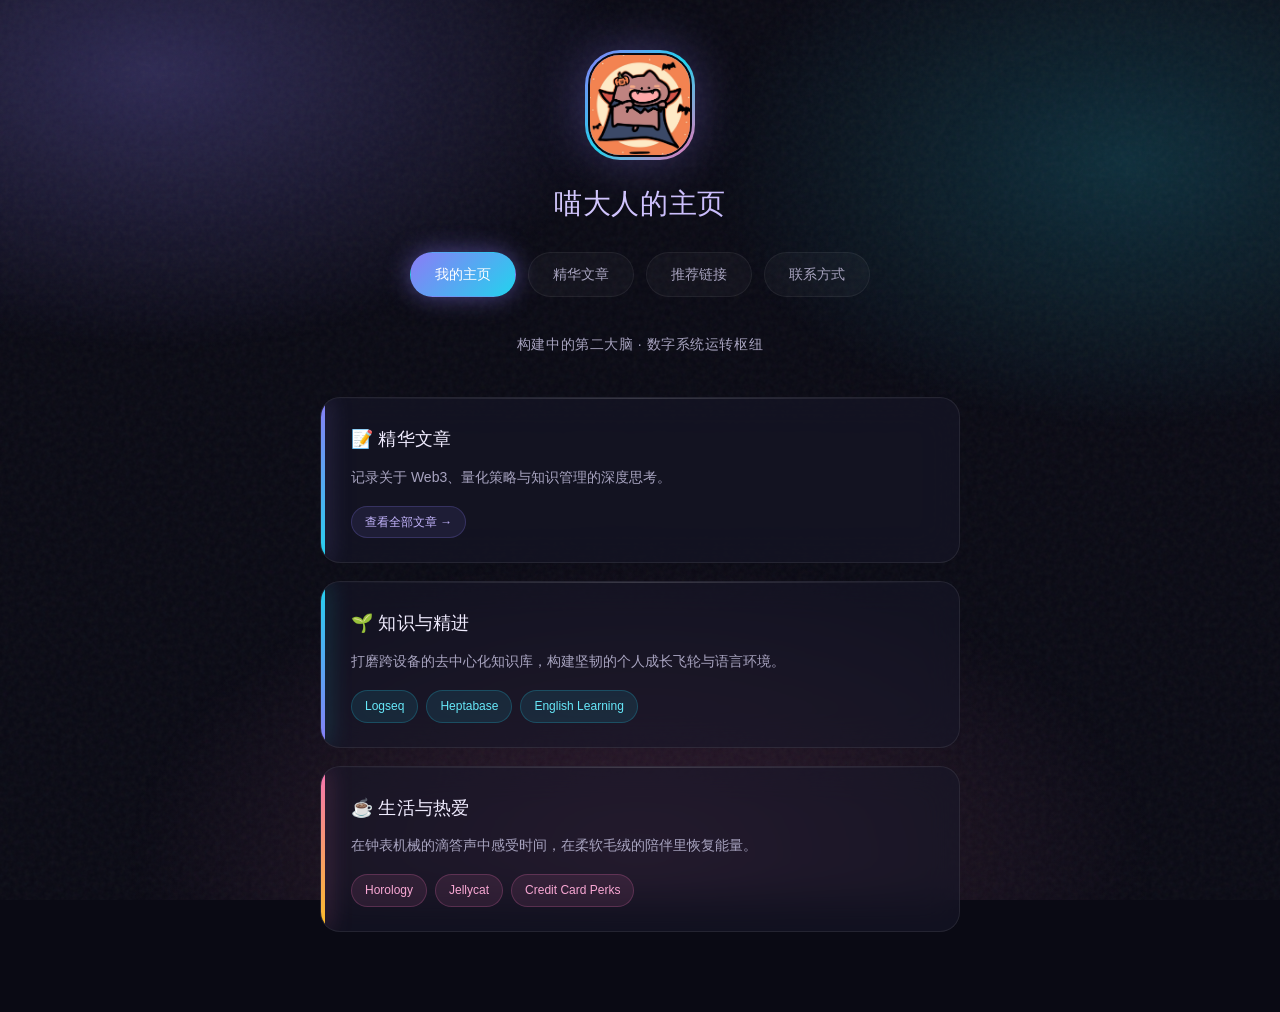
==== commit d88478e1: "Refactor header and navigation structure in index.html" ====
--- a/index.html
+++ b/index.html
@@ -9,28 +9,23 @@
 </head>
 <body>
 
-    <nav class="top-nav">
-        <div class="nav-container">
-            <a href="index.html" class="nav-logo">喵大人的主页</a>
-            <div class="nav-links">
-                <a href="index.html" class="active">主页</a>
-                <a href="pages/articles.html">精华文章</a>
-                <a href="pages/links.html">推荐链接</a>
-                <a href="pages/contact.html">联系方式</a>
-            </div>
-        </div>
-    </nav>
-
-    <header class="profile-header">
+    <header class="site-header">
         <div class="avatar-container">
             <img src="images/MeowLogo.jpg" alt="喵大人的专属 Logo">
         </div>
-        <div class="profile-name">喵大人的主页</div>
-        <div class="profile-bio">构建中的第二大脑 · 数字系统运转枢纽</div>
+        <h1 class="site-title">喵大人的主页</h1>
+        
+        <nav class="main-nav">
+            <a href="index.html" class="active">我的主页</a>
+            <a href="pages/articles.html">精华文章</a>
+            <a href="pages/links.html">推荐链接</a>
+            <a href="pages/contact.html">联系方式</a>
+        </nav>
     </header>
 
+    <p class="profile-bio">构建中的第二大脑 · 数字系统运转枢纽</p>
+
     <main class="content-grid">
-
         <a href="pages/articles.html" class="card system-blue">
             <h2 class="card-header">📝 精华文章</h2>
             <p class="card-body">记录关于 Web3、量化策略与知识管理的深度思考。</p>
@@ -58,7 +53,6 @@
                 <span class="tag">Credit Card Perks</span>
             </div>
         </section>
-
     </main>
 
 </body>
--- a/css/style.css
+++ b/css/style.css
@@ -18,7 +18,8 @@
     --shadow-card: 0 18px 50px rgba(0, 0, 0, 0.45);
     --shadow-glow: 0 0 40px rgba(139, 124, 246, 0.18);
     --font-serif: 'Georgia', 'Songti SC', 'Noto Serif SC', serif;
-    --font-sans: -apple-system, BlinkMacSystemFont, 'Inter', 'PingFang SC', 'Microsoft YaHei', sans-serif;
+    /* 字体统一改为微软雅黑 Light，并附带系统回退 */
+    --font-sans: "Microsoft YaHei Light", "Microsoft YaHei", -apple-system, BlinkMacSystemFont, "PingFang SC", "Helvetica Neue", Arial, sans-serif;
 }
 
 * {
@@ -31,6 +32,7 @@
    ============================================================ */
 body {
     font-family: var(--font-sans);
+    font-weight: 300; /* 配合微软雅黑 Light 细体效果 */
     color: var(--ink-1);
     background: var(--bg-deep);
     margin: 0;
@@ -63,126 +65,32 @@
     background-image: url("data:image/svg+xml,%3Csvg viewBox='0 0 200 200' xmlns='http://www.w3.org/2000/svg'%3E%3Cfilter id='n'%3E%3CfeTurbulence type='fractalNoise' baseFrequency='0.85' numOctaves='4'/%3E%3C/filter%3E%3Crect width='100%25' height='100%25' filter='url(%23n)'/%3E%3C/svg%3E");
 }
 
-@keyframes pageFade {
-    from { opacity: 0; }
-    to { opacity: 1; }
-}
-
-@keyframes fadeUp {
-    from { opacity: 0; transform: translateY(30px); }
-    to { opacity: 1; transform: translateY(0); }
-}
-
+@keyframes pageFade { from { opacity: 0; } to { opacity: 1; } }
+@keyframes fadeUp { from { opacity: 0; transform: translateY(30px); } to { opacity: 1; transform: translateY(0); } }
 @keyframes floatGlow {
     0%, 100% { transform: translateY(0) scale(1); }
     50% { transform: translateY(-12px) scale(1.03); }
 }
-
 @keyframes shimmer {
     0% { background-position: 0% center; }
     100% { background-position: 200% center; }
 }
 
-@keyframes pulseRing {
-    0%, 100% { box-shadow: 0 0 0 0 rgba(139, 124, 246, 0.35), 0 0 40px rgba(139, 124, 246, 0.3); }
-    50% { box-shadow: 0 0 0 14px rgba(139, 124, 246, 0), 0 0 60px rgba(139, 124, 246, 0.5); }
-}
-
-/* ============================================================
-   顶部导航：毛玻璃 + 渐变光条
-   ============================================================ */
-.top-nav {
-    position: sticky;
-    top: 0;
-    z-index: 1000;
-    margin: -20px -20px 30px -20px;
-    padding: 16px 20px;
-    background: rgba(10, 10, 20, 0.65);
-    backdrop-filter: blur(20px);
-    -webkit-backdrop-filter: blur(20px);
-    border-bottom: 1px solid rgba(255, 255, 255, 0.06);
-}
-
-.top-nav::after {
-    content: '';
-    position: absolute;
-    left: 0; right: 0; bottom: -1px;
-    height: 1px;
-    background: linear-gradient(90deg, transparent, rgba(139, 124, 246, 0.6), rgba(34, 211, 238, 0.6), transparent);
-}
-
-.nav-container {
-    max-width: 640px;
+/* ============================================================
+   全局头部：头像 + 网站标题 + 华丽导航栏
+   ============================================================ */
+.site-header {
+    text-align: center;
+    padding: 30px 0 20px;
+    animation: fadeUp 0.9s cubic-bezier(.16, 1, .3, 1) both;
+}
+
+/* 需求1：头像动效出现在每个页面最上方 */
+.avatar-container {
+    width: 110px;
+    height: 110px;
     margin: 0 auto;
-    display: flex;
-    justify-content: space-between;
-    align-items: center;
-    overflow-x: auto;
-    white-space: nowrap;
-    scrollbar-width: none;
-}
-.nav-container::-webkit-scrollbar { display: none; }
-
-.nav-logo {
-    font-family: var(--font-serif);
-    font-size: 16px;
-    font-weight: 400;
-    letter-spacing: 0.02em;
-    color: var(--ink-1);
-    text-decoration: none;
-    flex-shrink: 0;
-    background: linear-gradient(120deg, #c4b5fd, #67e8f9, #f9a8d4, #c4b5fd);
-    background-size: 200% auto;
-    -webkit-background-clip: text;
-    background-clip: text;
-    -webkit-text-fill-color: transparent;
-    animation: shimmer 6s linear infinite;
-}
-
-.nav-links {
-    display: flex;
-    gap: 4px;
-}
-
-.nav-links a {
-    text-decoration: none;
-    color: var(--ink-2);
-    font-size: 13.5px;
-    font-weight: 500;
-    padding: 7px 14px;
-    border-radius: 100px;
-    transition: all 0.3s ease;
-    flex-shrink: 0;
-    border: 1px solid transparent;
-}
-
-.nav-links a:hover {
-    color: var(--ink-1);
-    background: rgba(139, 124, 246, 0.1);
-    border-color: rgba(139, 124, 246, 0.2);
-}
-
-.nav-links a.active {
-    color: #fff;
-    background: linear-gradient(135deg, rgba(139, 124, 246, 0.25), rgba(34, 211, 238, 0.18));
-    border-color: rgba(139, 124, 246, 0.4);
-    box-shadow: 0 0 20px rgba(139, 124, 246, 0.25);
-}
-
-/* ============================================================
-   个人头部
-   ============================================================ */
-.profile-header {
-    text-align: center;
-    padding: 50px 0 40px;
-    animation: fadeUp 0.9s cubic-bezier(.16, 1, .3, 1) both;
-}
-
-.avatar-container {
-    width: 124px;
-    height: 124px;
-    margin: 0 auto;
-    border-radius: 38px;
+    border-radius: 35px;
     padding: 3px;
     background: linear-gradient(135deg, #8b7cf6, #22d3ee, #f472b6);
     box-shadow: 0 0 50px rgba(139, 124, 246, 0.35);
@@ -194,16 +102,16 @@
     height: 100%;
     object-fit: cover;
     display: block;
-    border-radius: 35px;
+    border-radius: 32px;
     border: 2px solid var(--bg-deep);
 }
 
-.profile-name {
+.site-title {
     font-family: var(--font-serif);
-    font-size: 32px;
+    font-size: 28px;
     font-weight: 400;
-    letter-spacing: 0.01em;
-    margin-top: 24px;
+    letter-spacing: 0.02em;
+    margin: 20px 0 24px;
     background: linear-gradient(120deg, #f0ecff, #c4b5fd, #67e8f9, #f0ecff);
     background-size: 200% auto;
     -webkit-background-clip: text;
@@ -212,12 +120,53 @@
     animation: shimmer 8s linear infinite;
 }
 
+/* 需求2：导航栏在文字下方，无整页横线，以华丽按钮形式体现 */
+.main-nav {
+    display: flex;
+    justify-content: center;
+    flex-wrap: wrap;
+    gap: 12px;
+    max-width: 640px;
+    margin: 0 auto;
+}
+
+.main-nav a {
+    text-decoration: none;
+    color: var(--ink-2);
+    font-size: 14px;
+    font-weight: 300;
+    padding: 10px 24px;
+    border-radius: 100px;
+    background: rgba(255, 255, 255, 0.03);
+    border: 1px solid rgba(255, 255, 255, 0.06);
+    transition: all 0.4s cubic-bezier(.16, 1, .3, 1);
+}
+
+.main-nav a:hover {
+    color: var(--ink-1);
+    transform: translateY(-3px);
+    background: rgba(139, 124, 246, 0.12);
+    border-color: rgba(139, 124, 246, 0.3);
+    box-shadow: 0 8px 20px rgba(0, 0, 0, 0.3), 0 0 20px rgba(139, 124, 246, 0.2);
+}
+
+.main-nav a.active {
+    color: #ffffff;
+    background: var(--grad-main);
+    border-color: transparent;
+    box-shadow: 0 0 25px rgba(139, 124, 246, 0.5);
+}
+
+/* ============================================================
+   首页个人简介（仅首页使用）
+   ============================================================ */
 .profile-bio {
     font-size: 14px;
     color: var(--ink-2);
-    margin-top: 12px;
+    margin: 16px auto 0;
     padding: 0 20px;
-    letter-spacing: 0.02em;
+    text-align: center;
+    letter-spacing: 0.04em;
 }
 
 /* ============================================================
@@ -228,7 +177,7 @@
     flex-direction: column;
     gap: 18px;
     max-width: 640px;
-    margin: 0 auto;
+    margin: 40px auto 0;
     padding-bottom: 60px;
 }
 
@@ -240,7 +189,6 @@
 .content-grid > *:nth-child(3) { animation-delay: 0.25s; }
 .content-grid > *:nth-child(4) { animation-delay: 0.35s; }
 .content-grid > *:nth-child(5) { animation-delay: 0.45s; }
-.content-grid > *:nth-child(6) { animation-delay: 0.55s; }
 
 .card {
     position: relative;
@@ -259,7 +207,6 @@
                 box-shadow 0.4s ease;
 }
 
-/* 卡片顶部高光 */
 .card::after {
     content: '';
     position: absolute;
@@ -269,7 +216,6 @@
     pointer-events: none;
 }
 
-/* 左侧渐变发光条 */
 .card::before {
     content: '';
     position: absolute;
@@ -279,22 +225,10 @@
     transition: width 0.3s ease;
 }
 
-.card.system-blue::before {
-    background: var(--grad-main);
-    box-shadow: 0 0 22px rgba(139, 124, 246, 0.6);
-}
-.card.system-green::before {
-    background: var(--grad-cool);
-    box-shadow: 0 0 22px rgba(34, 211, 238, 0.6);
-}
-.card.system-red::before {
-    background: var(--grad-warm);
-    box-shadow: 0 0 22px rgba(244, 114, 182, 0.6);
-}
-.card.system-gray::before {
-    background: linear-gradient(135deg, #6b6785, #a8a4c0);
-    box-shadow: 0 0 22px rgba(168, 164, 192, 0.4);
-}
+.card.system-blue::before { background: var(--grad-main); box-shadow: 0 0 22px rgba(139, 124, 246, 0.6); }
+.card.system-green::before { background: var(--grad-cool); box-shadow: 0 0 22px rgba(34, 211, 238, 0.6); }
+.card.system-red::before { background: var(--grad-warm); box-shadow: 0 0 22px rgba(244, 114, 182, 0.6); }
+.card.system-gray::before { background: linear-gradient(135deg, #6b6785, #a8a4c0); box-shadow: 0 0 22px rgba(168, 164, 192, 0.4); }
 
 .card:hover {
     transform: translateY(-5px);
@@ -302,14 +236,11 @@
     box-shadow: var(--shadow-card), var(--shadow-glow);
 }
 .card:hover::before { width: 5px; }
-
-.card:active {
-    transform: translateY(-2px) scale(0.99);
-}
+.card:active { transform: translateY(-2px) scale(0.99); }
 
 .card-header {
     font-size: 18px;
-    font-weight: 600;
+    font-weight: 400; /* Light 字体下的标题不要过重 */
     letter-spacing: 0.01em;
     margin: 0 0 10px;
     display: flex;
@@ -325,18 +256,12 @@
     line-height: 1.8;
 }
 
-/* ============================================================
-   标签系统：随卡片颜色变化
-   ============================================================ */
-.tag-group {
-    display: flex;
-    flex-wrap: wrap;
-    gap: 8px;
-}
+/* 标签系统 */
+.tag-group { display: flex; flex-wrap: wrap; gap: 8px; }
 
 .tag {
     font-size: 12px;
-    font-weight: 500;
+    font-weight: 300;
     padding: 5px 13px;
     border-radius: 100px;
     background: rgba(139, 124, 246, 0.1);
@@ -344,63 +269,45 @@
     color: #c4b5fd;
     transition: all 0.3s ease;
 }
-
-.system-green .tag {
-    background: rgba(34, 211, 238, 0.1);
-    border-color: rgba(34, 211, 238, 0.22);
-    color: #67e8f9;
-}
-.system-red .tag {
-    background: rgba(244, 114, 182, 0.1);
-    border-color: rgba(244, 114, 182, 0.22);
-    color: #f9a8d4;
-}
-.system-gray .tag {
-    background: rgba(168, 164, 192, 0.1);
-    border-color: rgba(168, 164, 192, 0.22);
-    color: #cfcbe0;
-}
-
-/* ============================================================
-   页面标题
-   ============================================================ */
+.system-green .tag { background: rgba(34, 211, 238, 0.1); border-color: rgba(34, 211, 238, 0.22); color: #67e8f9; }
+.system-red .tag { background: rgba(244, 114, 182, 0.1); border-color: rgba(244, 114, 182, 0.22); color: #f9a8d4; }
+.system-gray .tag { background: rgba(168, 164, 192, 0.1); border-color: rgba(168, 164, 192, 0.22); color: #cfcbe0; }
+
+/* 页面标题 */
 .page-title {
     font-family: var(--font-serif);
-    font-size: 28px;
+    font-size: 26px;
     font-weight: 400;
-    letter-spacing: 0.01em;
+    letter-spacing: 0.02em;
     text-align: center;
     margin: 10px 0 30px;
     color: var(--ink-1);
     position: relative;
-    padding-bottom: 18px;
-}
-
+    padding-bottom: 16px;
+}
 .page-title::after {
     content: '';
     position: absolute;
     left: 50%;
     bottom: 0;
     transform: translateX(-50%);
-    width: 60px;
+    width: 50px;
     height: 2px;
     border-radius: 2px;
     background: var(--grad-main);
     box-shadow: 0 0 18px rgba(139, 124, 246, 0.7);
 }
 
-/* ============================================================
-   响应式
-   ============================================================ */
+/* 响应式 */
 @media (max-width: 640px) {
     body { padding: 16px; }
-    .top-nav { margin: -16px -16px 24px -16px; padding: 14px 16px; }
-    .nav-links a { padding: 6px 11px; font-size: 13px; }
-    .profile-name { font-size: 26px; }
-    .avatar-container { width: 108px; height: 108px; border-radius: 32px; }
-    .avatar-container img { border-radius: 29px; }
+    .main-nav { gap: 8px; }
+    .main-nav a { padding: 8px 16px; font-size: 13px; }
+    .site-title { font-size: 24px; }
+    .avatar-container { width: 96px; height: 96px; border-radius: 30px; }
+    .avatar-container img { border-radius: 27px; }
     .card { padding: 22px 20px 20px 24px; }
-    .page-title { font-size: 24px; }
+    .page-title { font-size: 22px; }
 }
 
 @media (prefers-reduced-motion: reduce) {
